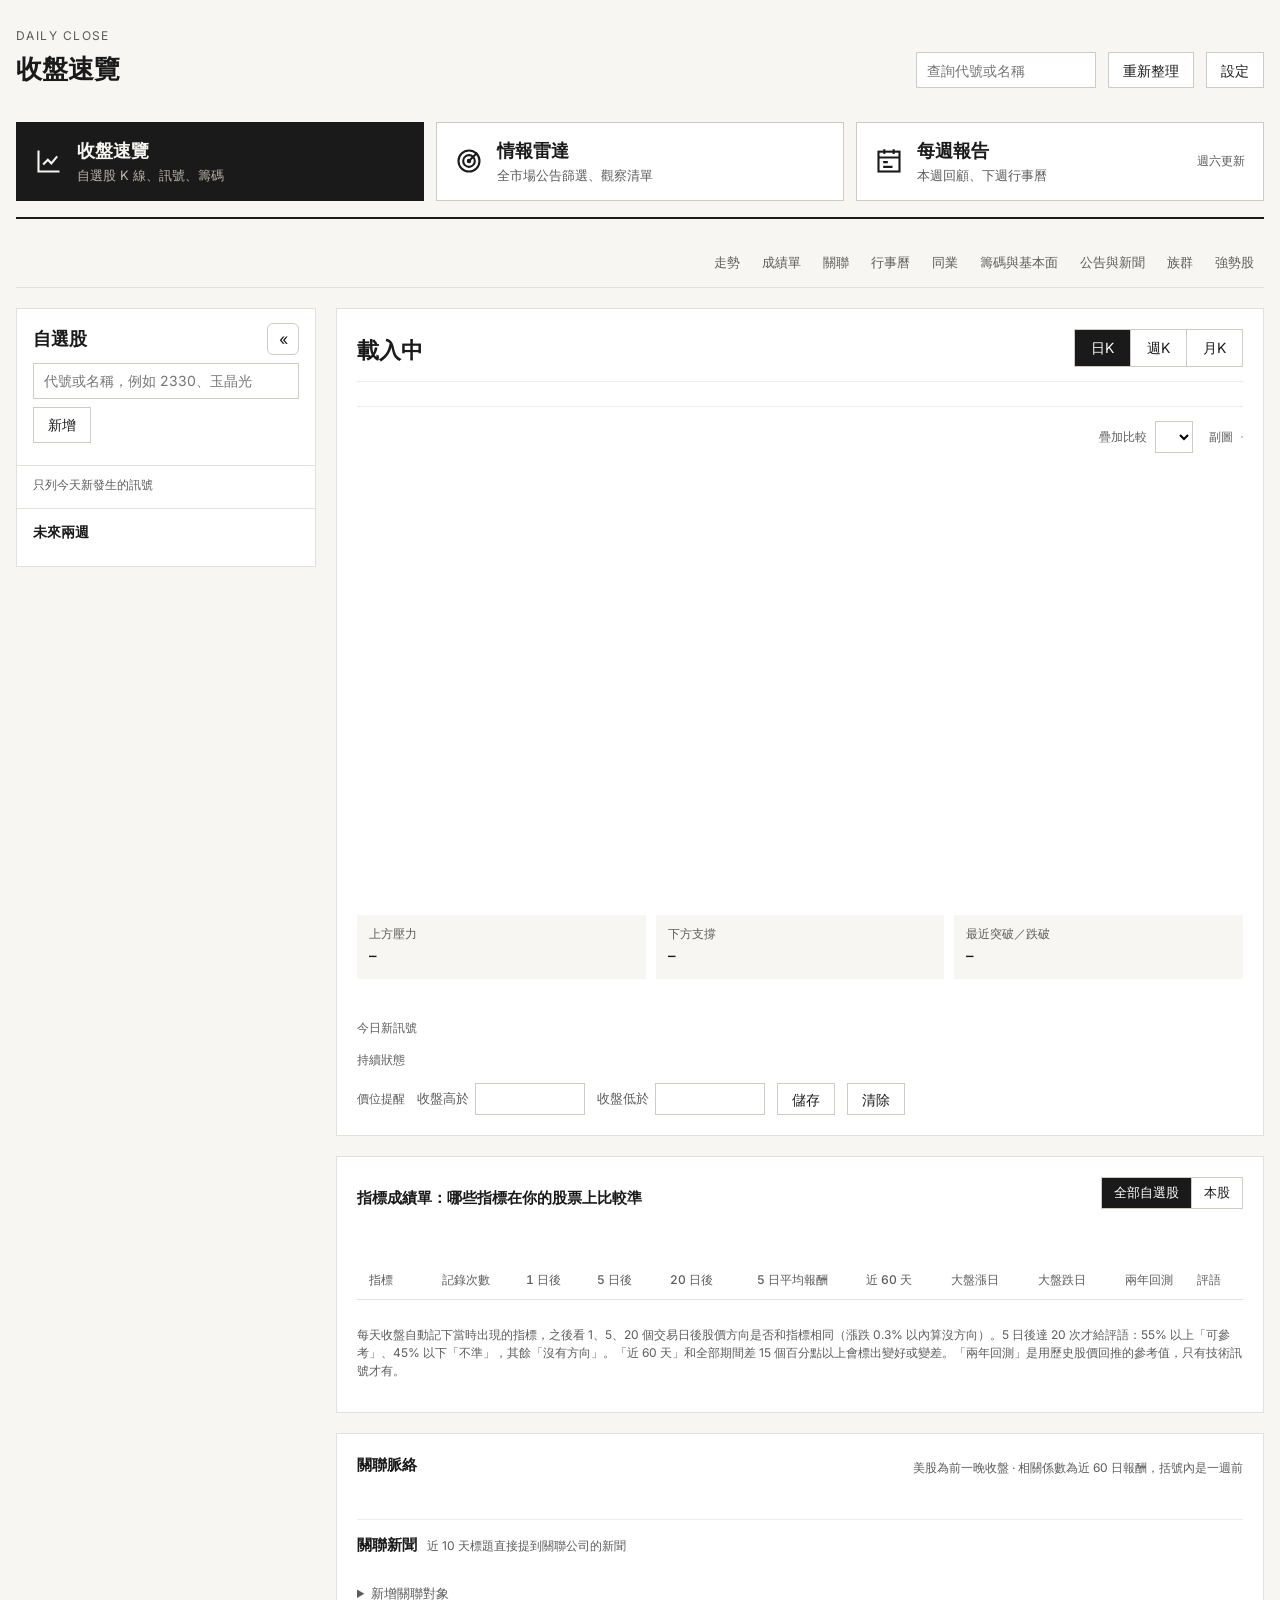
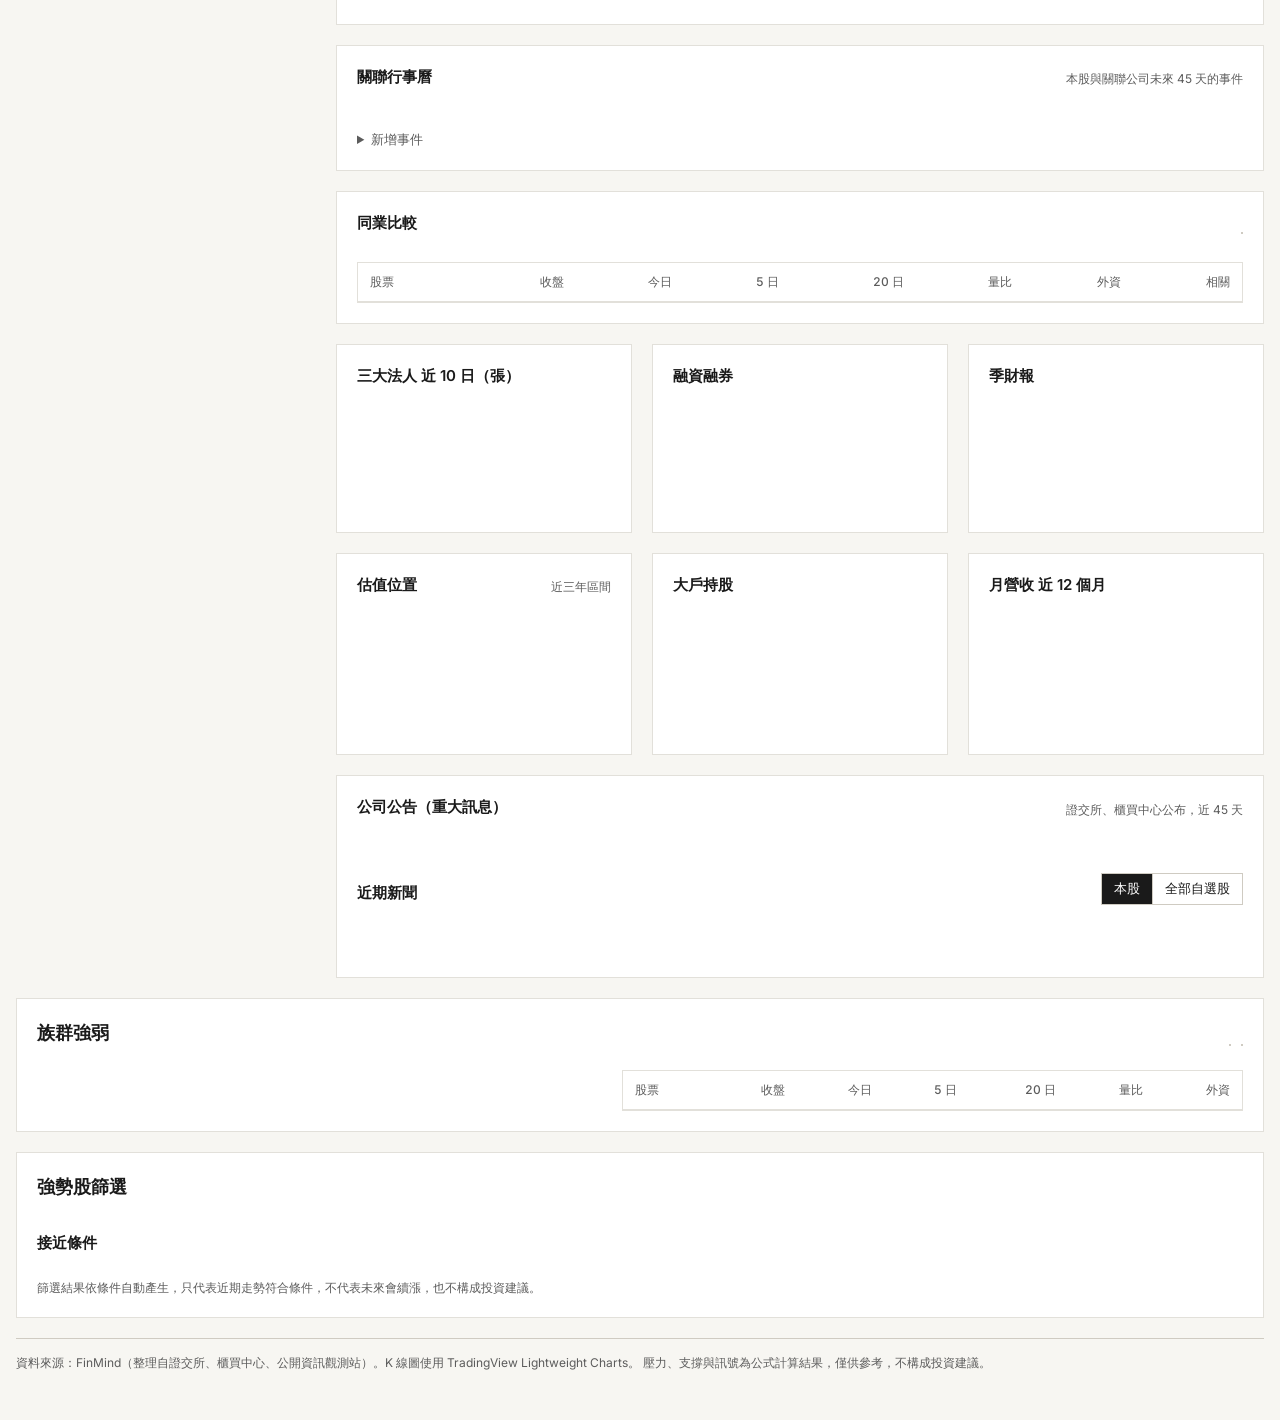
==== dashboard.html @ 38972c86 "v1.0.0：台股收盤速覽 收盤速覽、情報雷達、每週報告三個頁面；K 線與壓力支撐、關聯脈絡、 對答案與指標成績單、全市場公告篩選、觀察清單。  Co-Authored-By: Claude Opus" ====
<!doctype html>
<html lang="zh-Hant">
<head>
<meta charset="utf-8">
<meta name="viewport" content="width=device-width, initial-scale=1">
<title>台股收盤速覽</title>
<link rel="icon" href="icons/icon32.png">
<link rel="stylesheet" href="styles/base.css">
<link rel="stylesheet" href="styles/dashboard.css">
</head>
<body>
<div class="wrap">
  <header class="top">
    <div>
      <span class="eyebrow">DAILY CLOSE</span>
      <h1>收盤速覽 <span id="asof" class="num"></span></h1>
    </div>
    <div class="top-right">
      <span id="status" role="status"></span>
      <form id="findForm" class="find" role="search">
        <label for="findInput" class="sr">查詢股票</label>
        <input id="findInput" type="search" list="stockList" autocomplete="off" placeholder="查詢代號或名稱">
      </form>
      <datalist id="stockList"></datalist>
      <button id="refresh" class="btn" type="button">重新整理</button>
      <details class="settings">
        <summary>設定</summary>
        <div class="settings-panel">
          <label>漲跌顏色
            <select id="setConvention">
              <option value="tw">台灣慣例（紅漲綠跌）</option>
              <option value="intl">國際慣例（綠漲紅跌）</option>
            </select>
          </label>
          <label class="check"><input id="setNotify" type="checkbox"> 收盤更新後若有訊號就通知我</label>
          <label>FinMind token（選填，可提高每小時查詢上限）
            <input id="setToken" type="text" autocomplete="off" spellcheck="false" placeholder="未填也能使用">
          </label>
          <button id="saveSettings" class="btn" type="button">儲存設定</button>
        </div>
      </details>
    </div>
  </header>
  <nav class="pages" aria-label="主要頁面">
    <a href="dashboard.html" data-page="dashboard" aria-current="page"><svg width="28" height="28" viewBox="0 0 24 24" fill="none" stroke="currentColor" stroke-width="1.8" aria-hidden="true"><path d="M3 3v18h18"></path><path d="m7 15 4-4 3 3 5-6"></path></svg><span class="pg-t"><b>收盤速覽</b><span>自選股 K 線、訊號、籌碼</span></span></a>
    <a href="radar.html" data-page="radar"><svg width="28" height="28" viewBox="0 0 24 24" fill="none" stroke="currentColor" stroke-width="1.8" aria-hidden="true"><circle cx="12" cy="12" r="9"></circle><circle cx="12" cy="12" r="5"></circle><circle cx="12" cy="12" r="1"></circle><path d="M12 12 19 5"></path></svg><span class="pg-t"><b>情報雷達</b><span>全市場公告篩選、觀察清單</span></span><span id="radarBadge" class="pg-badge"></span></a>
    <a href="weekly.html" data-page="weekly"><svg width="28" height="28" viewBox="0 0 24 24" fill="none" stroke="currentColor" stroke-width="1.8" aria-hidden="true"><rect x="3" y="4" width="18" height="17"></rect><path d="M3 9h18M8 2v4M16 2v4M7 13h4M7 17h8"></path></svg><span class="pg-t"><b>每週報告</b><span>本週回顧、下週行事曆</span></span><span class="pg-note">週六更新</span></a>
  </nav>


  <div id="market" class="mkt num" aria-label="大盤概況"></div>
  <div id="market2" class="mkt mkt2 num" aria-label="匯率與原物料"></div>

  <nav class="jump" aria-label="切換股票與區塊">
    <div class="jump-left">
      <button id="sideOpen" class="btn side-open" type="button" aria-controls="side">自選股 »</button>
      <div id="pills" class="pills" aria-label="切換股票"></div>
    </div>
    <div class="jump-links">
      <button type="button" data-jump="secChart">走勢</button><button type="button" data-jump="secScore">成績單</button><button type="button" data-jump="secRel">關聯</button><button type="button" data-jump="secCal">行事曆</button><button type="button" data-jump="secPeers">同業</button><button type="button" data-jump="secFund">籌碼與基本面</button><button type="button" data-jump="secNews">公告與新聞</button><button type="button" data-jump="secSectors">族群</button><button type="button" data-jump="secScreen">強勢股</button>
    </div>
  </nav>

  <div class="layout">
    <aside id="side" class="side" aria-label="自選股">
      <div class="side-head">
        <h2 class="sec-title">自選股</h2>
        <button id="sideToggle" class="side-x" type="button" aria-label="收合自選股側欄">«</button>
      </div>
      <form id="addForm" class="add">
        <label for="addInput" class="sr">新增股票代號</label>
        <input id="addInput" type="text" list="stockList" autocomplete="off" placeholder="代號或名稱，例如 2330、玉晶光">
        <button class="btn" type="submit">新增</button>
      </form>
      <span id="addMsg" class="muted small" role="status"></span>
      <ul id="ovList" class="ov-list"></ul>
      <p class="muted small side-note">只列今天新發生的訊號</p>
      <div class="side-cal side-obs" id="obsWrap" hidden>
        <h3 class="side-sub">觀察清單</h3>
        <ul id="obsList" class="obs-mini"></ul>
      </div>
      <div class="side-cal">
        <h3 class="side-sub">未來兩週</h3>
        <ul id="sideCal" class="tl"></ul>
      </div>
    </aside>
    <main id="main">
      <section class="card" id="secChart">
        <div class="row-between">
          <div class="title-line">
            <h2 id="sName">載入中</h2>
            <span id="sMeta" class="muted num"></span>
            <span id="sClose" class="num"></span>
            <span id="sChg" class="num"></span>
            <button id="sWatch" class="btn" type="button" hidden>＋ 加入自選股</button>
            <button id="sObs" class="btn" type="button" hidden>＋ 觀察</button>
          </div>
          <div class="seg" role="group" aria-label="K 線週期">
            <button type="button" data-p="d" aria-pressed="true">日K</button>
            <button type="button" data-p="w" aria-pressed="false">週K</button>
            <button type="button" data-p="m" aria-pressed="false">月K</button>
          </div>
        </div>
        <div id="stats" class="stats num"></div>
        <div id="attrib" class="attrib"></div>
        <div class="chart-bar">
          <div id="legend" class="legend num"></div>
          <div class="tools">
            <label class="cmp-pick"><span class="muted small">疊加比較</span><select id="cmpSel"></select></label>
            <div class="ind-pick"><span class="muted small">副圖</span><div id="indSeg" class="seg" role="group" aria-label="技術指標"></div></div>
          </div>
        </div>
        <div id="indLegend" class="legend num"></div>
        <div id="cmpLegend" class="legend num"></div>
        <div class="chart-wrap"><div id="chart" class="chart"></div><div id="lvTags" class="lv-tags" aria-hidden="true"></div></div>
        <p id="chartNote" class="note"></p>
        <div class="levels">
          <div class="level"><span class="muted small">上方壓力</span><b id="lvRes" class="num">–</b><span id="lvRes2" class="muted small num"></span></div>
          <div class="level"><span class="muted small">下方支撐</span><b id="lvSup" class="num">–</b><span id="lvSup2" class="muted small num"></span></div>
          <div class="level"><span class="muted small">最近突破／跌破</span><b id="lvSig" class="num">–</b></div>
        </div>
        <div id="ladder" class="ladder"></div>
        <ul id="highlights" class="highlights"></ul>
        <div class="sig-row"><span class="muted small">今日新訊號</span><div id="signals" class="tags"></div></div>
        <div class="sig-row"><span class="muted small">持續狀態</span><div id="states" class="tags"></div></div>
        <div id="sigHist" class="sig-hist"></div>
        <div id="review" class="review"></div>
        <form id="alertForm" class="alert-form">
          <span class="muted small">價位提醒</span>
          <label>收盤高於 <input id="alertAbove" type="number" step="0.01" min="0" inputmode="decimal"></label>
          <label>收盤低於 <input id="alertBelow" type="number" step="0.01" min="0" inputmode="decimal"></label>
          <button class="btn" type="submit">儲存</button>
          <button id="alertClear" class="btn" type="button">清除</button>
          <span id="alertMsg" class="muted small" role="status"></span>
        </form>
      </section>

      <section class="card" id="secScore">
        <div class="row-between"><h3>指標成績單：哪些指標在你的股票上比較準</h3><div id="scoreSeg" class="seg" role="group" aria-label="範圍"><button type="button" data-v="all" aria-pressed="true">全部自選股</button><button type="button" data-v="cur" aria-pressed="false">本股</button></div></div>
        <p id="scoreNote" class="muted small"></p>
        <div class="tbl-wrap"><table class="tbl num score-tbl"><thead><tr><th class="l">指標</th><th>記錄次數</th><th>1 日後</th><th>5 日後</th><th>20 日後</th><th>5 日平均報酬</th><th>近 60 天</th><th>大盤漲日</th><th>大盤跌日</th><th id="scoreBtH">兩年回測</th><th class="l">評語</th></tr></thead><tbody id="scoreBody"></tbody></table></div>
        <p class="muted small">每天收盤自動記下當時出現的指標，之後看 1、5、20 個交易日後股價方向是否和指標相同（漲跌 0.3% 以內算沒方向）。5 日後達 20 次才給評語：55% 以上「可參考」、45% 以下「不準」，其餘「沒有方向」。「近 60 天」和全部期間差 15 個百分點以上會標出變好或變差。「兩年回測」是用歷史股價回推的參考值，只有技術訊號才有。</p>
      </section>
      <section class="card" id="secRel">
        <div class="row-between">
          <h3>關聯脈絡</h3>
          <span class="muted small">美股為前一晚收盤 · 相關係數為近 60 日報酬，括號內是一週前</span>
        </div>
        <div id="relations" class="rel-grid"></div>
        <p id="relNote" class="note"></p>
        <div class="rel-news-head"><h3>關聯新聞</h3><span class="muted small">近 10 天標題直接提到關聯公司的新聞</span></div>
        <ul id="relNews" class="news"></ul>
        <details class="rel-add">
          <summary>新增關聯對象</summary>
          <form id="relForm" class="rel-form">
            <label>市場
              <select id="relKind"><option value="tw">台股</option><option value="us">美股</option></select>
            </label>
            <label>代號<input id="relId" type="text" autocomplete="off" placeholder="例如 2330 或 NVDA" required></label>
            <label>名稱<input id="relName" type="text" autocomplete="off" placeholder="例如 台積電"></label>
            <label>關係<input id="relRel" type="text" autocomplete="off" placeholder="例如 客戶、競爭對手" required></label>
            <label class="wide">為什麼相關（選填）<input id="relWhy" type="text" autocomplete="off"></label>
            <button class="btn" type="submit">加入</button>
          </form>
          <p id="relMsg" class="note" role="status"></p>
        </details>
      </section>

      <section class="card" id="secCal">
        <div class="row-between">
          <h3>關聯行事曆</h3>
          <span class="muted small">本股與關聯公司未來 45 天的事件</span>
        </div>
        <div id="calendar" class="cal-list"></div>
        <p id="calNote" class="note"></p>
        <details class="rel-add">
          <summary>新增事件</summary>
          <form id="calForm" class="rel-form">
            <label>日期<input id="calDate" type="date" required></label>
            <label>對象<input id="calWho" type="text" autocomplete="off" placeholder="留空代表本股"></label>
            <label class="wide">事件<input id="calTitle" type="text" autocomplete="off" placeholder="例如 Marvell 財報、股東會" required></label>
            <button class="btn" type="submit">加入</button>
          </form>
        </details>
      </section>

      <section class="card" id="secPeers">
        <div class="row-between">
          <h3>同業比較</h3>
          <div id="peerSort" class="seg" role="group" aria-label="同業排序"></div>
        </div>
        <span id="peerNote" class="muted small"></span>
        <div class="table-box scroll-box">
          <table class="tbl num">
            <thead><tr><th class="l">股票</th><th>收盤</th><th>今日</th><th>5 日</th><th>20 日</th><th>量比</th><th>外資</th><th>相關</th></tr></thead>
            <tbody id="peers"></tbody>
          </table>
        </div>
        
      </section>

      <div class="grid" id="secFund">
        <section class="card">
          <div class="row-between"><h3>三大法人 近 10 日（張）</h3><span id="instToday" class="num small"></span></div>
          <div id="instBars" class="bars"></div>
          <div id="instSum"></div>
        </section>
        <section class="card">
          <h3>融資融券</h3>
          <div id="margin"></div>
        </section>
        <section class="card">
          <div class="row-between"><h3>季財報</h3><span id="finDate" class="muted small num"></span></div>
          <div id="financials"></div>
        </section>
        <section class="card">
          <div class="row-between"><h3>估值位置</h3><span class="muted small">近三年區間</span></div>
          <div id="valuation"></div>
        </section>
        <section class="card">
          <div class="row-between"><h3>大戶持股</h3><span id="shDate" class="muted small num"></span></div>
          <div id="shareholding"></div>
        </section>
        <section class="card">
          <div class="row-between"><h3>月營收 近 12 個月</h3><span id="revYoy" class="num small"></span></div>
          <div id="revBars" class="rev"></div>
          <div class="row-between muted small num"><span id="revFrom"></span><span id="revTo"></span></div>
          <span id="revNote" class="muted small"></span>
        </section>
      </div>

      <section class="card" id="secNews">
        <div class="row-between"><h3>公司公告（重大訊息）</h3><span class="muted small">證交所、櫃買中心公布，近 45 天</span></div>
        <ul id="anns" class="anns"></ul>
        <div class="row-between" style="margin-top:18px"><h3>近期新聞</h3><div id="newsSeg" class="seg" role="group" aria-label="新聞範圍"><button type="button" data-v="cur" aria-pressed="true">本股</button><button type="button" data-v="all" aria-pressed="false">全部自選股</button></div></div>
        <p id="newsNote" class="muted small"></p>
        <ul id="news" class="news"></ul>
      </section>
    </main>
  </div>

  <section class="card" id="secSectors">
    <div class="row-between">
      <div>
        <h2 class="sec-title">族群強弱</h2>
        <span id="secNote" class="muted small"></span>
      </div>
      <div class="row-gap">
        <div id="secMode" class="seg" role="group" aria-label="族群分類"></div>
        <div id="secPeriod" class="seg" role="group" aria-label="排名期間"></div>
      </div>
    </div>
    <div class="sec-body">
      <div id="secList" class="sec-list"></div>
      <div class="sec-members">
        <h3 id="secSelName"></h3>
        <div class="table-box">
          <table class="tbl num">
            <thead><tr><th class="l">股票</th><th>收盤</th><th>今日</th><th>5 日</th><th>20 日</th><th>量比</th><th>外資</th></tr></thead>
            <tbody id="secMembers"></tbody>
          </table>
        </div>
      </div>
    </div>
  </section>

  <section class="card" id="secScreen">
    <div>
      <h2 class="sec-title">強勢股篩選</h2>
      <span id="screenNote" class="muted small"></span>
    </div>
    <div id="picks" class="pick-grid"></div>
    <div id="nearWrap">
      <h3>接近條件</h3>
      <div id="near" class="pick-grid"></div>
    </div>
    <p class="note">篩選結果依條件自動產生，只代表近期走勢符合條件，不代表未來會續漲，也不構成投資建議。</p>
  </section>

  <footer class="foot">
    資料來源：FinMind（整理自證交所、櫃買中心、公開資訊觀測站）。K 線圖使用 TradingView Lightweight Charts。
    壓力、支撐與訊號為公式計算結果，僅供參考，不構成投資建議。
  </footer>
</div>
<script src="vendor/lightweight-charts.standalone.production.js"></script>
<script type="module" src="dashboard.js"></script>
  <dialog id="entDlg" class="ent-dlg">
    <div class="ent-head">
      <div><h2 id="entName"></h2><div id="entQuote" class="num"></div></div>
      <div class="ent-ctl"><div id="entSeg" class="seg" role="group" aria-label="期間"></div><button id="entClose" class="btn" type="button" aria-label="關閉">關閉</button></div>
    </div>
    <div id="entStats" class="stats num"></div>
    <div id="entChart" class="ent-chart"></div>
    <p id="entNote" class="note"></p>
    <h3>相關新聞</h3>
    <ul id="entNews" class="news"></ul>
  </dialog>
</body>
</html>
---- styles/base.css ----
@font-face { font-family: 'Inter'; src: url('../fonts/inter-latin-400-normal.woff2') format('woff2'); font-weight: 400; font-display: swap; }
@font-face { font-family: 'Inter'; src: url('../fonts/inter-latin-500-normal.woff2') format('woff2'); font-weight: 500; font-display: swap; }
@font-face { font-family: 'Inter'; src: url('../fonts/inter-latin-600-normal.woff2') format('woff2'); font-weight: 600 700; font-display: swap; }

:root {
  --ground: #F7F6F2;
  --card: #FFFFFF;
  --ink: #1A1A1A;
  --muted: #5C5C5C;
  --line: #E2E0DA;
  --line-soft: #EFEDE8;
  --pill: #CFCBC2;
  --hover: #EFEDE8;
  --up: #B83227;
  --down: #1E7B4A;
  --ma1: #B45309;
  --ma2: #2557B8;
  --ma3: #7A3EC2;
  --font: 'Inter', 'PingFang TC', 'Noto Sans TC', 'Microsoft JhengHei', system-ui, sans-serif;
}
:root[data-convention='intl'] { --up: #1E7B4A; --down: #B83227; }

* { box-sizing: border-box; }
body { margin: 0; background: var(--ground); color: var(--ink); font-family: var(--font); font-size: 14px; line-height: 1.5; }
/* 數字一律等寬對齊；Inter 的 0 沒有中間的點或斜線 */
.num { font-variant-numeric: tabular-nums; font-feature-settings: 'tnum' 1; }
.muted { color: var(--muted); }
.small { font-size: 12px; }
.up { color: var(--up); }
.down { color: var(--down); }
.sr { position: absolute; width: 1px; height: 1px; overflow: hidden; clip: rect(0 0 0 0); white-space: nowrap; }
button { font: inherit; color: inherit; cursor: pointer; }
a { color: var(--ink); }
a:hover { color: var(--muted); }
:focus-visible { outline: 2px solid var(--ma2); outline-offset: 2px; }
[hidden] { display: none !important; }

/* 三個主要頁面的大按鈕 */
.pages { display: grid; grid-template-columns: repeat(auto-fit, minmax(240px, 1fr)); gap: 12px; margin-top: 14px; }
.pages a { display: flex; gap: 14px; align-items: center; padding: 14px 18px; min-height: 68px; border: 1px solid var(--pill); background: var(--card); color: var(--ink); text-decoration: none; }
.pages a:hover { border-color: var(--ink); }
.pages a[aria-current='page'] { background: var(--ink); color: #F5F4F0; border-color: var(--ink); }
.pages a svg { flex: 0 0 auto; }
.pages .pg-t { display: flex; flex-direction: column; gap: 2px; flex: 1; min-width: 0; }
.pages .pg-t b { font-size: 18px; }
.pages .pg-t span { font-size: 13px; color: var(--muted); }
.pages a[aria-current='page'] .pg-t span { color: #B9B5AC; }
.pages .pg-badge { font-size: 13px; font-weight: 700; color: #FFF; background: #C0392B; padding: 2px 9px; border-radius: 999px; white-space: nowrap; }
.pages .pg-badge:empty { display: none; }
.pages .pg-note { font-size: 12px; color: var(--muted); white-space: nowrap; }
@media print { .pages { display: none; } }
---- styles/dashboard.css ----
.wrap { max-width: 1360px; margin: 0 auto; padding: 24px 16px 48px; display: flex; flex-direction: column; gap: 20px; }

.top { display: flex; flex-wrap: wrap; justify-content: space-between; align-items: flex-end; gap: 16px; border-bottom: 2px solid var(--ink); padding-bottom: 16px; }
.eyebrow { font-size: 12px; letter-spacing: 0.12em; color: var(--muted); }
.top h1 { margin: 4px 0 0; font-size: 26px; font-weight: 700; }
.top-right { display: flex; flex-wrap: wrap; align-items: center; gap: 12px; }
.btn { min-height: 36px; padding: 0 14px; border: 1px solid var(--pill); background: var(--card); }
.btn:hover { background: var(--hover); }
.btn:disabled { opacity: 0.5; cursor: default; }
#status { font-size: 13px; color: var(--muted); }
#status.err { color: var(--up); }

.settings { position: relative; }
.settings summary { list-style: none; min-height: 36px; display: inline-flex; align-items: center; padding: 0 14px; border: 1px solid var(--pill); background: var(--card); cursor: pointer; }
.settings summary::-webkit-details-marker { display: none; }
.settings-panel { position: absolute; right: 0; top: 44px; z-index: 10; width: 320px; padding: 16px; background: var(--card); border: 1px solid var(--line); box-shadow: 0 8px 24px rgba(0,0,0,0.08); display: flex; flex-direction: column; gap: 14px; }
.settings-panel label { display: flex; flex-direction: column; gap: 6px; font-size: 13px; }
.settings-panel .check { flex-direction: row; align-items: center; gap: 8px; }
.settings-panel input[type=text], .settings-panel select { min-height: 36px; padding: 0 10px; border: 1px solid var(--pill); font: inherit; background: var(--card); }

.layout { display: flex; flex-wrap: wrap; gap: 20px; align-items: flex-start; }
.watch { flex: 1 1 240px; max-width: 100%; background: var(--card); border: 1px solid var(--line); display: flex; flex-direction: column; }
.watch-head { padding: 12px 16px; font-size: 13px; color: var(--muted); border-bottom: 1px solid var(--line); }
.watch ul { list-style: none; margin: 0; padding: 0; }
.watch li { display: flex; border-bottom: 1px solid var(--line-soft); }
.watch li.on { background: var(--hover); }
.w-pick { flex: 1 1 auto; display: flex; justify-content: space-between; align-items: center; gap: 12px; min-height: 64px; padding: 10px 8px 10px 16px; border: 0; background: transparent; text-align: left; }
.w-name { font-size: 16px; font-weight: 500; }
.w-sub { font-size: 12px; color: var(--muted); }
.w-right { display: flex; flex-direction: column; align-items: flex-end; }
.w-close { font-size: 16px; }
.w-pct { font-size: 13px; }
.w-del { width: 36px; border: 0; background: transparent; color: var(--muted); font-size: 18px; }
.w-del:hover { color: var(--ink); background: var(--line-soft); }
.add { display: flex; gap: 8px; padding: 12px 16px; }
.add input { flex: 1 1 auto; min-width: 0; min-height: 36px; padding: 0 10px; border: 1px solid var(--pill); font: inherit; }
#addMsg { margin: 0; padding: 0 16px 12px; font-size: 12px; color: var(--muted); min-height: 18px; }

main { flex: 999 1 560px; min-width: 0; display: flex; flex-direction: column; gap: 20px; }
.card { background: var(--card); border: 1px solid var(--line); padding: 20px; display: flex; flex-direction: column; gap: 14px; min-width: 0; }
.card h3 { margin: 0; font-size: 15px; font-weight: 700; }
.row-between { display: flex; flex-wrap: wrap; justify-content: space-between; align-items: flex-end; gap: 12px; }
.title-line { display: flex; flex-wrap: wrap; align-items: baseline; gap: 12px; }
.title-line h2 { margin: 0; font-size: 22px; font-weight: 700; }
#sClose { font-size: 24px; font-weight: 500; }
#sChg { font-size: 15px; }

.seg { display: flex; border: 1px solid var(--pill); }
.seg button { min-height: 36px; padding: 0 16px; border: 0; background: var(--card); }
.seg button + button { border-left: 1px solid var(--pill); }
.seg button[aria-pressed='true'] { background: var(--ink); color: #FFFFFF; }

.stats { display: grid; grid-template-columns: repeat(auto-fit, minmax(120px, 1fr)); gap: 12px; padding: 12px 0; border-top: 1px solid var(--line-soft); border-bottom: 1px solid var(--line-soft); }
.stat { display: flex; flex-direction: column; gap: 2px; }
.stat b { font-weight: 500; font-size: 15px; }

.legend { display: flex; flex-wrap: wrap; gap: 16px; font-size: 13px; color: var(--muted); min-height: 20px; }
.legend b { font-weight: 500; color: var(--ink); }
.legend .m1 { color: var(--ma1); } .legend .m2 { color: var(--ma2); } .legend .m3 { color: var(--ma3); }

.levels { display: grid; grid-template-columns: repeat(auto-fit, minmax(190px, 1fr)); gap: 10px; }
.level { display: flex; flex-direction: column; gap: 2px; padding: 10px 12px; background: var(--ground); }
.level b { font-weight: 500; font-size: 15px; }

.chart { height: 420px; width: 100%; }
.note { margin: 0; font-size: 12px; color: var(--muted); line-height: 1.6; }

.grid { display: grid; grid-template-columns: repeat(auto-fit, minmax(260px, 1fr)); gap: 20px; }
.kv { display: flex; justify-content: space-between; gap: 12px; font-size: 14px; }
.bars { position: relative; height: 96px; display: flex; gap: 4px; }
.bars .mid { position: absolute; left: 0; right: 0; top: 50%; height: 1px; background: var(--pill); }
.bars .col { position: relative; flex: 1 1 0; }
.bars .col span { position: absolute; left: 12%; right: 12%; }
.rev { height: 96px; display: flex; align-items: flex-end; gap: 4px; }
.rev span { flex: 1 1 0; background: #B9B5AC; }
.rev span.last { background: var(--ink); }
.sig-row { display: flex; flex-wrap: wrap; align-items: center; gap: 10px 14px; }
.add .btn { white-space: nowrap; }
.tags { display: flex; flex-wrap: wrap; gap: 8px; }
.tag { padding: 3px 10px; border: 1px solid var(--pill); border-radius: 999px; font-size: 13px; }
.tag.up { border-color: var(--up); }
.tag.down { border-color: var(--down); }

.news { list-style: none; margin: 0; padding: 0; }
.news li { display: flex; flex-direction: column; gap: 2px; padding: 12px 0; border-top: 1px solid var(--line-soft); }
.news li:first-child { border-top: 0; }
.news a { font-size: 15px; text-decoration: none; }
.news a:hover { text-decoration: underline; }

.empty { color: var(--muted); font-size: 14px; }

.idx { font-size: 15px; }
.idx b { font-weight: 500; }
.linkbtn { display: inline-flex; align-items: center; text-decoration: none; }
.row-gap { display: flex; flex-wrap: wrap; gap: 10px; }
.sec-title { margin: 0; font-size: 18px; font-weight: 700; }

.rel-grid { display: grid; grid-template-columns: repeat(auto-fill, minmax(220px, 1fr)); gap: 10px; }
.rel { position: relative; display: flex; flex-direction: column; gap: 4px; padding: 12px 14px; border: 1px solid var(--line); }
.rel .rel-tag { font-size: 12px; color: var(--muted); }
.rel .rel-name { font-size: 15px; font-weight: 600; padding-right: 24px; }
.rel .rel-id { font-size: 12px; font-weight: 400; color: var(--muted); }
.rel .rel-price { display: flex; flex-wrap: wrap; align-items: baseline; gap: 4px 10px; font-size: 16px; font-weight: 500; }
.rel .rel-unit { font-size: 12px; font-weight: 400; color: var(--muted); }
.rel .rel-chg { font-size: 14px; font-weight: 400; }
.rel .rel-meta { display: flex; flex-wrap: wrap; gap: 2px 12px; font-size: 12px; color: var(--muted); }
.rel .rel-why { font-size: 12px; color: var(--muted); line-height: 1.5; }
.rel .rel-del { position: absolute; top: 6px; right: 6px; width: 28px; height: 28px; border: 0; background: transparent; color: var(--muted); font-size: 16px; }
.rel .rel-del:hover { color: var(--ink); background: var(--line-soft); }
.rel-add summary { cursor: pointer; font-size: 13px; color: var(--muted); }
.rel-form { display: grid; grid-template-columns: repeat(auto-fit, minmax(150px, 1fr)); gap: 10px; align-items: end; margin-top: 10px; }
.rel-form label { display: flex; flex-direction: column; gap: 4px; font-size: 12px; color: var(--muted); }
.rel-form .wide { grid-column: span 2; }
.rel-form input, .rel-form select { min-height: 36px; padding: 0 10px; border: 1px solid var(--pill); font: inherit; color: var(--ink); background: var(--card); }

.sec-body { display: flex; flex-wrap: wrap; gap: 24px; align-items: flex-start; }
.sec-list { flex: 1 1 360px; min-width: 0; display: flex; flex-direction: column; }
.sec-row { display: grid; grid-template-columns: 24px minmax(0, 1.3fr) minmax(70px, 1fr) 64px 44px; align-items: center; gap: 10px; min-height: 44px; padding: 6px 10px; border: 0; border-bottom: 1px solid var(--line-soft); background: transparent; text-align: left; }
.sec-row:hover, .sec-row.on { background: var(--hover); }
.sec-row .bar { position: relative; height: 10px; }
.sec-row .bar i { position: absolute; left: 50%; top: -3px; bottom: -3px; width: 1px; background: var(--pill); }
.sec-row .bar span { position: absolute; top: 0; height: 10px; }
.sec-members { flex: 1 1 420px; min-width: 0; display: flex; flex-direction: column; gap: 10px; }
.sec-members h3 { margin: 0; font-size: 15px; }
.table-box { overflow-x: auto; border: 1px solid var(--line); }
.tbl { width: 100%; min-width: 480px; border-collapse: collapse; font-size: 14px; }
.tbl th { padding: 10px 12px; font-weight: 500; font-size: 12px; color: var(--muted); text-align: right; border-bottom: 1px solid var(--line); white-space: nowrap; }
.tbl td { padding: 10px 12px; text-align: right; border-bottom: 1px solid var(--line-soft); white-space: nowrap; }
.tbl .l { text-align: left; }
.tbl .hold { font-weight: 600; }
.tbl tr.self td { background: var(--ground); }
#peerMore { align-self: flex-start; }

.pick-grid { display: grid; grid-template-columns: repeat(auto-fill, minmax(230px, 1fr)); gap: 10px; }
.pick { display: flex; flex-direction: column; gap: 8px; padding: 14px; border: 1px solid var(--line); }
.pick .ph { display: flex; justify-content: space-between; align-items: baseline; gap: 8px; }
.pick .pn { font-size: 16px; font-weight: 500; }
.tag.miss { border-style: dashed; color: var(--muted); }
#nearWrap h3 { margin: 4px 0 10px; }
.foot { font-size: 12px; color: var(--muted); line-height: 1.6; border-top: 1px solid var(--pill); padding-top: 14px; }

.portfolio { border-top: 1px solid var(--line); padding: 14px 16px; display: flex; flex-direction: column; gap: 6px; }
.portfolio:empty { display: none; }
.portfolio .ph { font-size: 13px; color: var(--muted); }
.portfolio b { font-weight: 500; }
.w-pl { font-size: 12px; }
.hold-grid { display: grid; grid-template-columns: repeat(auto-fit, minmax(130px, 1fr)); gap: 12px; }
.hold-form { display: flex; flex-wrap: wrap; align-items: flex-end; gap: 10px; }
.hold-form label { display: flex; flex-direction: column; gap: 4px; font-size: 12px; color: var(--muted); }
.hold-form input { width: 130px; min-height: 36px; padding: 0 10px; border: 1px solid var(--pill); font: inherit; color: var(--ink); }
.rel-news-head { display: flex; flex-wrap: wrap; align-items: baseline; gap: 10px; border-top: 1px solid var(--line-soft); padding-top: 14px; }
.rel-news-head h3 { margin: 0; }
.ntag { display: inline-block; margin-right: 8px; padding: 1px 8px; border: 1px solid var(--pill); border-radius: 999px; font-size: 12px; font-weight: 400; line-height: 1.6; color: var(--muted); white-space: nowrap; }
.band { display: flex; flex-direction: column; gap: 6px; }
.band .track { position: relative; height: 8px; background: linear-gradient(90deg, #DCEBE2 0%, #EFEDE8 50%, #F3DCD9 100%); border-radius: 4px; margin: 4px 0; }
.band .track i { position: absolute; top: -5px; width: 3px; height: 18px; background: var(--ink); margin-left: -1px; }
.band .track s { position: absolute; top: 0; bottom: 0; width: 1px; background: #FFFFFF; }
.sh-bars { height: 56px; display: flex; align-items: flex-end; gap: 4px; }
.sh-bars span { flex: 1 1 0; background: #B9B5AC; max-width: 28px; }
.sh-bars span.last { background: var(--ink); }

.cal-list { display: flex; flex-direction: column; }
.cal-row { position: relative; padding-right: 32px; display: grid; grid-template-columns: 96px minmax(120px, 0.8fr) minmax(0, 2fr); gap: 12px; align-items: start; padding: 10px 0; border-top: 1px solid var(--line-soft); font-size: 14px; }
.cal-row:first-child { border-top: 0; }
.cal-row.past { opacity: 0.55; }
.cal-what { display: flex; flex-direction: column; gap: 2px; }
.cal-what b { font-weight: 500; }
.ntag.self { color: var(--ink); border-color: var(--ink); }
@media (max-width: 640px) { .cal-row { grid-template-columns: 80px minmax(0, 1fr); } .cal-what { grid-column: 2; } }

.cal-row .cal-del { top: 8px; }

.cal-who { display: flex; flex-direction: column; align-items: flex-start; gap: 4px; }
.cal-who .ntag { margin-right: 0; }
.cal-name { font-size: 15px; font-weight: 500; }
.stock-link { color: inherit; text-decoration: none; border-bottom: 1px solid var(--pill); }
.stock-link:hover { color: var(--ink); border-bottom-color: var(--ink); }
.scroll-box { max-height: 520px; overflow-y: auto; }
.scroll-box thead th { position: sticky; top: 0; background: var(--card); z-index: 1; }
.pick[data-open] { cursor: pointer; }
.pick[data-open]:hover { border-color: var(--ink); }
.title-line .btn { min-height: 32px; }

html { scroll-behavior: smooth; }
[id^='sec'] { scroll-margin-top: 56px; }
.jump { position: sticky; top: 0; z-index: 20; display: flex; gap: 4px; overflow-x: auto; padding: 8px 0; background: var(--ground); border-bottom: 1px solid var(--line); }
.jump a { flex: 0 0 auto; padding: 6px 12px; font-size: 13px; text-decoration: none; color: var(--muted); border-radius: 999px; }
.jump a:hover { color: var(--ink); background: var(--hover); }
.ov td { vertical-align: top; }
.ov .tags { gap: 4px; }
.ov .tag { font-size: 12px; padding: 1px 8px; }
.ov .ev { white-space: normal; min-width: 160px; text-align: left; }
.highlights { list-style: none; margin: 0; padding: 12px 14px; display: flex; flex-direction: column; gap: 6px; background: var(--ground); font-size: 14px; line-height: 1.6; }
.highlights:empty { display: none; }
.highlights li { display: flex; gap: 10px; }
.highlights li span:first-child { flex: 0 0 auto; color: var(--muted); font-size: 12px; padding-top: 2px; min-width: 32px; }
.tag.state { border-style: dashed; color: var(--muted); }
.chart.with-ind { height: 560px; }

/* v0.5.2 版面：自選股總表取代左側清單，個股細節改為全寬 */
#main { flex: 1 1 100%; }
.add { padding: 0; align-items: center; flex-wrap: wrap; }
.add input { width: 220px; flex: 0 1 220px; }
.jump { display: flex; flex-wrap: wrap; justify-content: space-between; align-items: center; gap: 8px 16px; }
.pills { display: flex; flex-wrap: wrap; gap: 6px; }
.pills button { min-height: 32px; padding: 0 12px; border: 1px solid var(--pill); border-radius: 999px; background: var(--card); font-size: 13px; }
.pills button .num { margin-left: 6px; font-size: 12px; }
.pills button[aria-current='true'] { background: var(--ink); color: #FFFFFF; border-color: var(--ink); }
.pills button[aria-current='true'] .up, .pills button[aria-current='true'] .down { color: #FFFFFF; }
.pills button.extra { border-style: dashed; }
.jump-links { display: flex; gap: 2px; overflow-x: auto; }
.jump-links button { flex: 0 0 auto; min-height: 32px; padding: 0 10px; border: 0; background: transparent; font-size: 13px; color: var(--muted); border-radius: 999px; }
.jump-links button:hover { color: var(--ink); background: var(--hover); }
.ov tbody tr { cursor: pointer; }
.ov tbody tr:hover td { background: #FAF9F6; }
.ov tbody tr.on td { background: var(--hover); }
.ov .del { width: 32px; height: 32px; border: 0; background: transparent; color: var(--muted); font-size: 16px; }
.ov .del:hover { color: var(--ink); background: var(--line-soft); }

/* v0.6 */
.mkt { display: flex; flex-wrap: wrap; gap: 6px 24px; padding: 10px 16px; background: var(--card); border: 1px solid var(--line); font-size: 14px; }
.mkt:empty { display: none; }
.mkt .it { display: flex; align-items: baseline; gap: 8px; }
.mkt .it > span:first-child { font-size: 12px; color: var(--muted); }
.mkt b { font-weight: 500; }
.sig-hist { font-size: 13px; }
.sig-hist:empty { display: none; }
.sig-hist table { width: 100%; border-collapse: collapse; }
.sig-hist th { font-weight: 400; font-size: 12px; color: var(--muted); text-align: right; padding: 6px 10px; border-bottom: 1px solid var(--line); }
.sig-hist td { text-align: right; padding: 6px 10px; border-bottom: 1px solid var(--line-soft); }
.sig-hist .l { text-align: left; }
.sig-hist p { margin: 6px 0 0; font-size: 12px; color: var(--muted); line-height: 1.6; }
.alert-form { display: flex; flex-wrap: wrap; align-items: center; gap: 8px 12px; }
.alert-form label { display: flex; align-items: center; gap: 6px; font-size: 13px; color: var(--muted); }
.alert-form input { width: 110px; min-height: 32px; padding: 0 8px; border: 1px solid var(--pill); font: inherit; color: var(--ink); }
.alert-form .btn { min-height: 32px; }
.eps-bars { position: relative; height: 90px; display: flex; gap: 6px; }
.eps-bars .mid { position: absolute; left: 0; right: 0; height: 1px; background: var(--pill); }
.eps-bars .col { position: relative; flex: 1 1 0; }
.eps-bars .col span { position: absolute; left: 14%; right: 14%; }
.eps-labels { display: flex; gap: 6px; font-size: 11px; color: var(--muted); }
.eps-labels span { flex: 1 1 0; text-align: center; }

/* v0.6.1：資料列下方直接接 K 線 */
.chart-bar { display: flex; flex-wrap: wrap; justify-content: space-between; align-items: center; gap: 8px 16px; }
.chart-bar .legend { flex: 1 1 480px; }
.ind-pick { display: flex; align-items: center; gap: 8px; }
.ind-pick .seg button { min-height: 32px; padding: 0 12px; font-size: 13px; }
#indLegend:empty { display: none; }

/* v0.6.1：自選股收進可收合的側欄 */
.layout { flex-wrap: nowrap; }
.side { flex: 0 0 300px; position: sticky; top: 60px; max-height: calc(100vh - 72px); overflow-y: auto; background: var(--card); border: 1px solid var(--line); display: flex; flex-direction: column; }
.side-head { display: flex; justify-content: space-between; align-items: center; padding: 14px 16px 8px; }
.side-x { width: 32px; height: 32px; border: 1px solid var(--pill); background: var(--card); border-radius: 6px; font-size: 16px; }
.side .add { padding: 0 16px 6px; }
.side .add input { flex: 1 1 auto; width: auto; }
#addMsg { padding: 0 16px; min-height: 16px; }
.ov-list { list-style: none; margin: 0; padding: 0; border-top: 1px solid var(--line); }
.ov-item { position: relative; display: flex; flex-direction: column; gap: 4px; padding: 12px 16px; border-bottom: 1px solid var(--line-soft); cursor: pointer; }
.ov-item:hover { background: #FAF9F6; }
.ov-item.on { background: var(--hover); }
.ov-l1 { display: flex; justify-content: space-between; align-items: baseline; gap: 8px; padding-right: 22px; }
.ov-name { font-size: 15px; font-weight: 600; }
.ov-name small { font-weight: 400; color: var(--muted); font-size: 12px; margin-left: 4px; }
.ov-px { font-size: 15px; }
.ov-px .small { margin-left: 6px; }
.ov-item .tags { gap: 4px; }
.ov-item .tag { font-size: 11px; padding: 0 7px; }
.ov-l3 { font-size: 12px; color: var(--muted); line-height: 1.5; }
.ov-item .del { position: absolute; top: 8px; right: 6px; width: 26px; height: 26px; border: 0; background: transparent; color: var(--muted); font-size: 15px; opacity: 0; }
.ov-item:hover .del, .ov-item .del:focus-visible { opacity: 1; }
.ov-item .del:hover { color: var(--ink); background: var(--line-soft); }
.side-note { padding: 10px 16px 14px; margin: 0; }
.jump-left { display: flex; align-items: center; gap: 10px; flex-wrap: wrap; }
.side-open, .pills { display: none; }
body.side-collapsed .side { display: none; }
body.side-collapsed .side-open { display: inline-flex; align-items: center; }
body.side-collapsed .pills { display: flex; }
@media (max-width: 900px) {
  .layout { flex-wrap: wrap; }
  .side { flex: 1 1 100%; position: static; max-height: none; }
}
.legend .ev { color: var(--ink); font-weight: 600; }
td.chg { line-height: 1.25; }
td.chg small { display: block; font-size: 12px; opacity: .8; }
.pick .pp { font-size: 14px; white-space: nowrap; }
.pick .pp b { font-size: 16px; }
.hold-box { margin-top: 12px; padding-top: 10px; border-top: 1px solid var(--line); }
.chart-wrap { display: flex; }
.chart-wrap .chart { flex: 1 1 auto; min-width: 0; }
.lv-tags { position: relative; flex: 0 0 52px; overflow: hidden; }
.lv-tags span { position: absolute; left: 0; height: 20px; line-height: 20px; padding: 0 6px; font-size: 12px; white-space: nowrap; background: #9A968C; color: #FFF; }
.lv-tags span.on { background: #1A1A1A; }
.attrib { display: flex; flex-wrap: wrap; align-items: center; gap: 6px 14px; padding: 10px 0 2px; font-size: 14px; }
.attrib:empty { display: none; }
.attrib .ac { display: inline-flex; gap: 6px; align-items: baseline; }
.attrib .ac > span { color: var(--muted); font-size: 13px; }
.attrib .ac.self > span { color: var(--ink); font-weight: 600; }
.attrib .verdict { flex-basis: 100%; color: var(--ink); }
.anns { list-style: none; margin: 8px 0 0; padding: 0; }
.anns li { padding: 8px 0; border-bottom: 1px solid var(--line-soft); font-size: 14px; }
.anns summary { cursor: pointer; }
.anns p { margin: 8px 0 0; color: var(--muted); line-height: 1.6; }
.term { text-decoration: underline dotted var(--muted); text-underline-offset: 3px; cursor: help; }
.find input { min-height: 36px; width: 180px; padding: 0 10px; border: 1px solid var(--pill); background: var(--card); font: inherit; }
/* 可點開走勢的項目 */
.mkt .it-click { border: 0; background: none; padding: 2px 4px; margin: -2px -4px; font: inherit; color: inherit; cursor: pointer; text-align: left; }
.mkt .it-click:hover { background: var(--hover); }
.mkt .it-click > span:first-child { text-decoration: underline dotted var(--muted); text-underline-offset: 3px; }
.rel-click { cursor: pointer; }
.rel-click:hover { border-color: var(--ink); }
/* 疊加比較 */
.chart-bar .tools { display: flex; flex-wrap: wrap; gap: 8px 16px; align-items: center; }
.cmp-pick { display: inline-flex; align-items: center; gap: 8px; }
.cmp-pick select { min-height: 32px; padding: 0 8px; border: 1px solid var(--pill); background: var(--card); font: inherit; font-size: 13px; max-width: 200px; }
.cmp-dot { display: inline-block; width: 14px; height: 2px; background: #0E7C86; vertical-align: middle; margin-right: 6px; }
#cmpLegend:empty { display: none; }
/* 走勢視窗 */
.ent-dlg { width: min(960px, calc(100vw - 32px)); max-height: calc(100vh - 48px); border: 1px solid var(--line); padding: 20px 24px; background: var(--card); color: var(--ink); }
.ent-dlg::backdrop { background: rgba(0,0,0,0.35); }
.ent-head { display: flex; flex-wrap: wrap; justify-content: space-between; gap: 12px; align-items: flex-start; }
.ent-head h2 { margin: 0 0 6px; font-size: 20px; }
.ent-px { font-size: 22px; }
.ent-ctl { display: flex; gap: 10px; align-items: center; }
.ent-chart { height: 360px; margin: 12px 0 6px; }
.ent-dlg .stats { margin-top: 12px; }
/* 對答案 */
.review { margin-top: 14px; display: flex; flex-direction: column; gap: 8px; }
.review:empty { display: none; }
.review h3 { margin: 0; font-size: 15px; }
.rv-tbl td { vertical-align: top; }
.rv { display: inline-block; font-size: 12px; padding: 1px 8px; border-radius: 4px; color: #FFF; white-space: nowrap; }
.rv.ok { background: #2F7D4F; }
.rv.bad { background: #A8432F; }
.rv.mid { background: #8A867D; }
.rv.wait { background: #FFF; color: var(--muted); border: 1px solid var(--pill); }
/* 側欄時間軸 */
.side-cal { padding: 12px 16px 16px; border-top: 1px solid var(--line); }
.side-sub { margin: 0 0 8px; font-size: 14px; }
.tl { list-style: none; margin: 0; padding: 0; }
.tl li { display: grid; grid-template-columns: 52px 10px minmax(0, 1fr); gap: 8px; padding: 7px 0; font-size: 13px; line-height: 1.45; }
.tl-d { font-size: 12px; text-align: right; }
.tl-dot { width: 8px; height: 8px; border-radius: 50%; background: var(--ink); margin-top: 5px; }
.tl-dot.rel { background: #C9772B; }
.tl-b { display: flex; flex-direction: column; min-width: 0; }
.tl li.soon .tl-b b { color: var(--up); }
/* 新聞標籤 */
.ntags { display: inline-flex; flex-wrap: wrap; gap: 4px; margin-right: 6px; }
.ntag { font: inherit; font-size: 11px; padding: 0 6px; border: 0; border-radius: 4px; background: #EEF2FA; color: #1F4E99; cursor: pointer; line-height: 18px; }
#newsSeg button { min-height: 30px; padding: 0 12px; font-size: 13px; }
.mkt2 { margin-top: -1px; }
.mkt-h { font-size: 12px; color: var(--muted); align-self: center; padding-right: 4px; border-right: 1px solid var(--line); margin-right: 4px; }
/* 注意程度 */
.ov-item.lvl-red { box-shadow: inset 4px 0 0 #C0392B; }
.ov-item.lvl-orange { box-shadow: inset 4px 0 0 #C9772B; }
.lvl-t { display: inline-block; align-self: flex-start; width: fit-content; font-size: 11px; padding: 0 6px; border-radius: 3px; color: #FFF; margin-top: 2px; }
.lvl-t.red { background: #C0392B; } .lvl-t.orange { background: #C9772B; }
/* 訊號可信度 */
.tag.weak { opacity: .55; text-decoration: line-through; text-decoration-thickness: 1px; }
.tag .rel-b { margin-left: 6px; font-size: 11px; opacity: .85; text-decoration: none; display: inline-block; }
.tag .rel-b.good { font-weight: 600; }
/* 明天看哪些價位 */
.ladder { margin-top: 12px; }
.ladder h3 { margin: 0; font-size: 15px; }
.lad { display: flex; flex-direction: column; margin-top: 6px; }
.lad-r { display: grid; grid-template-columns: 80px 90px minmax(0, 1fr); gap: 12px; align-items: baseline; padding: 7px 8px; border-bottom: 1px solid var(--line-soft); font-size: 14px; }
.lad-r b { text-align: right; }
.lad-r .lad-k { display: flex; flex-direction: column; font-size: 12px; color: var(--muted); }
.lad-r.res b { color: var(--up); } .lad-r.sup b { color: var(--down); }
.lad-r.now { background: var(--ground); font-weight: 600; }
.lad-r.ma b { color: #3D6FD8; }
.score-tbl small { color: var(--muted); font-size: 11px; }
.score-tbl th, .score-tbl td { white-space: nowrap; }
#scoreSeg button { min-height: 30px; padding: 0 12px; font-size: 13px; }
.obs-mini { list-style: none; margin: 0; padding: 0; }
.obs-mini li { display: flex; justify-content: space-between; gap: 8px; padding: 6px 0; font-size: 13px; border-top: 1px solid var(--line-soft); }
.obs-mini button { all: unset; cursor: pointer; text-decoration: underline; text-decoration-color: var(--pill); text-underline-offset: 3px; }
.top { border-bottom: 0; padding-bottom: 0; }
.pages { border-bottom: 2px solid var(--ink); padding-bottom: 16px; }
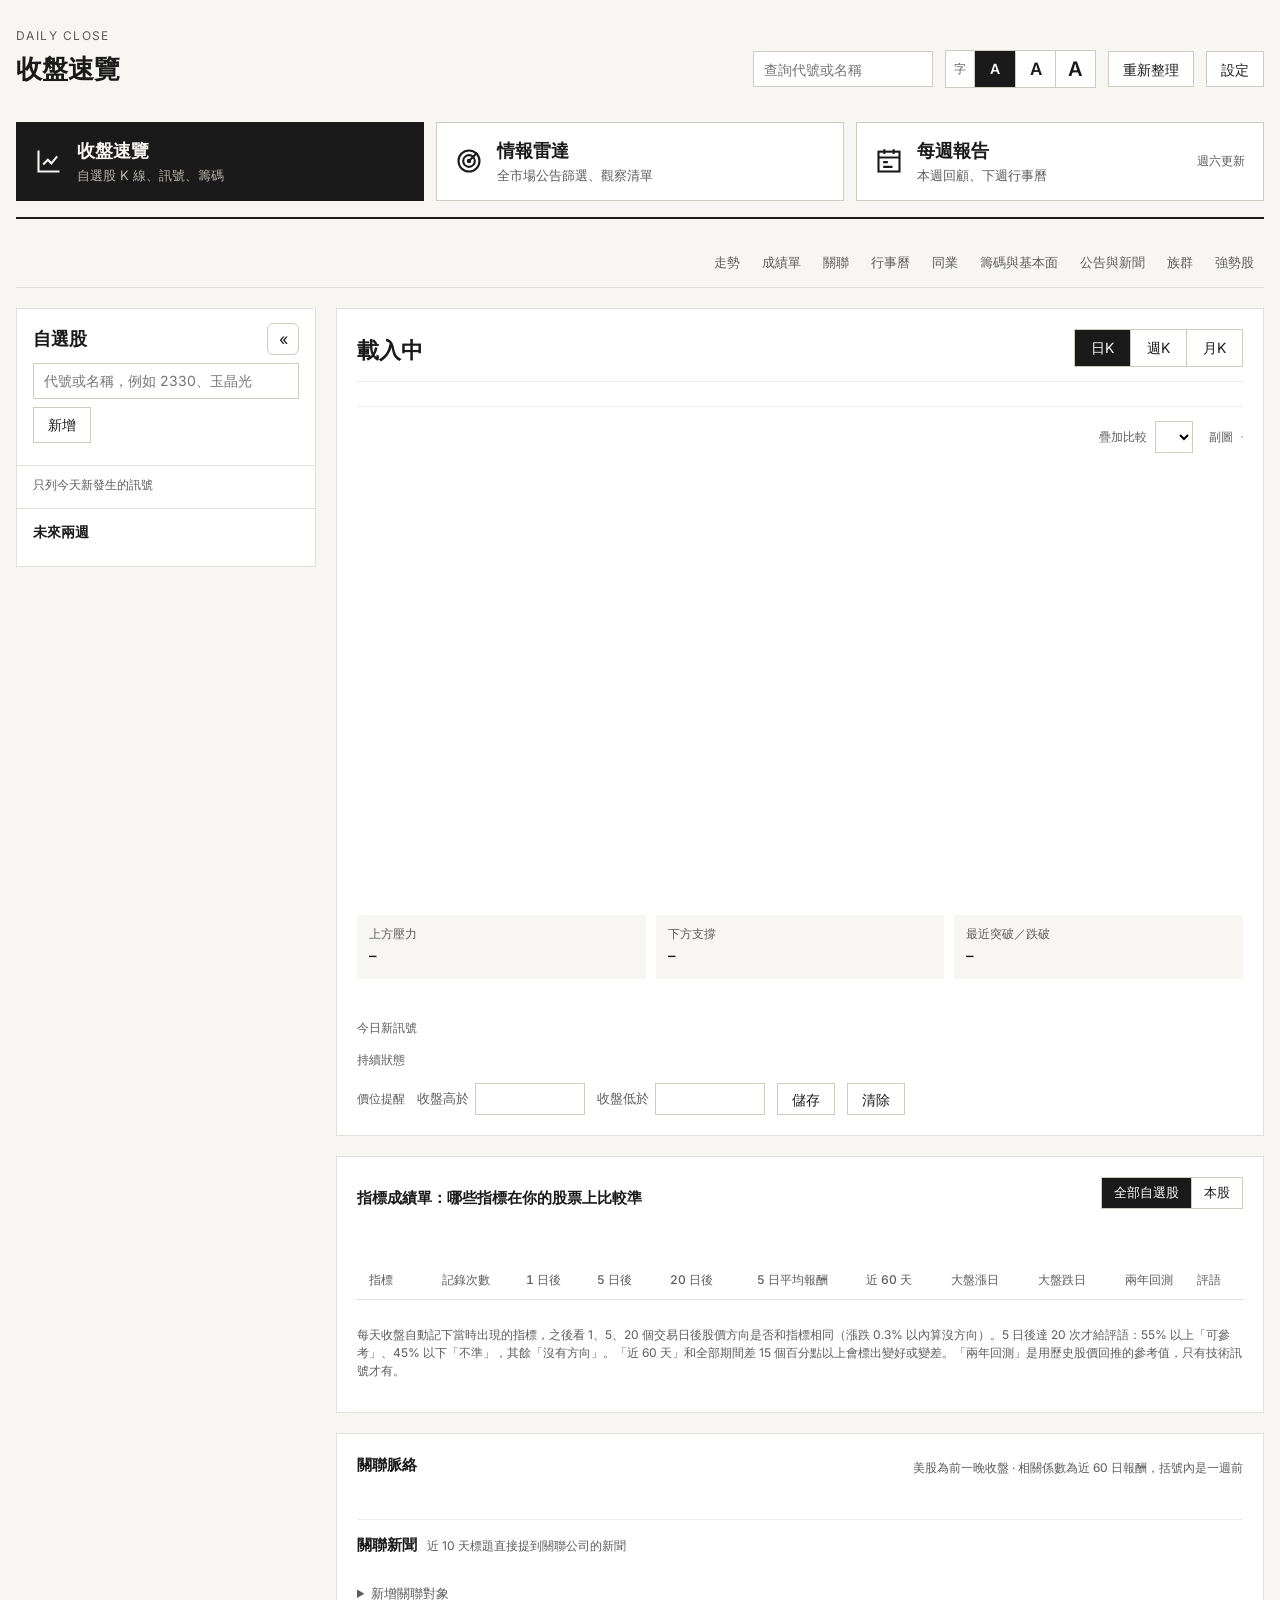
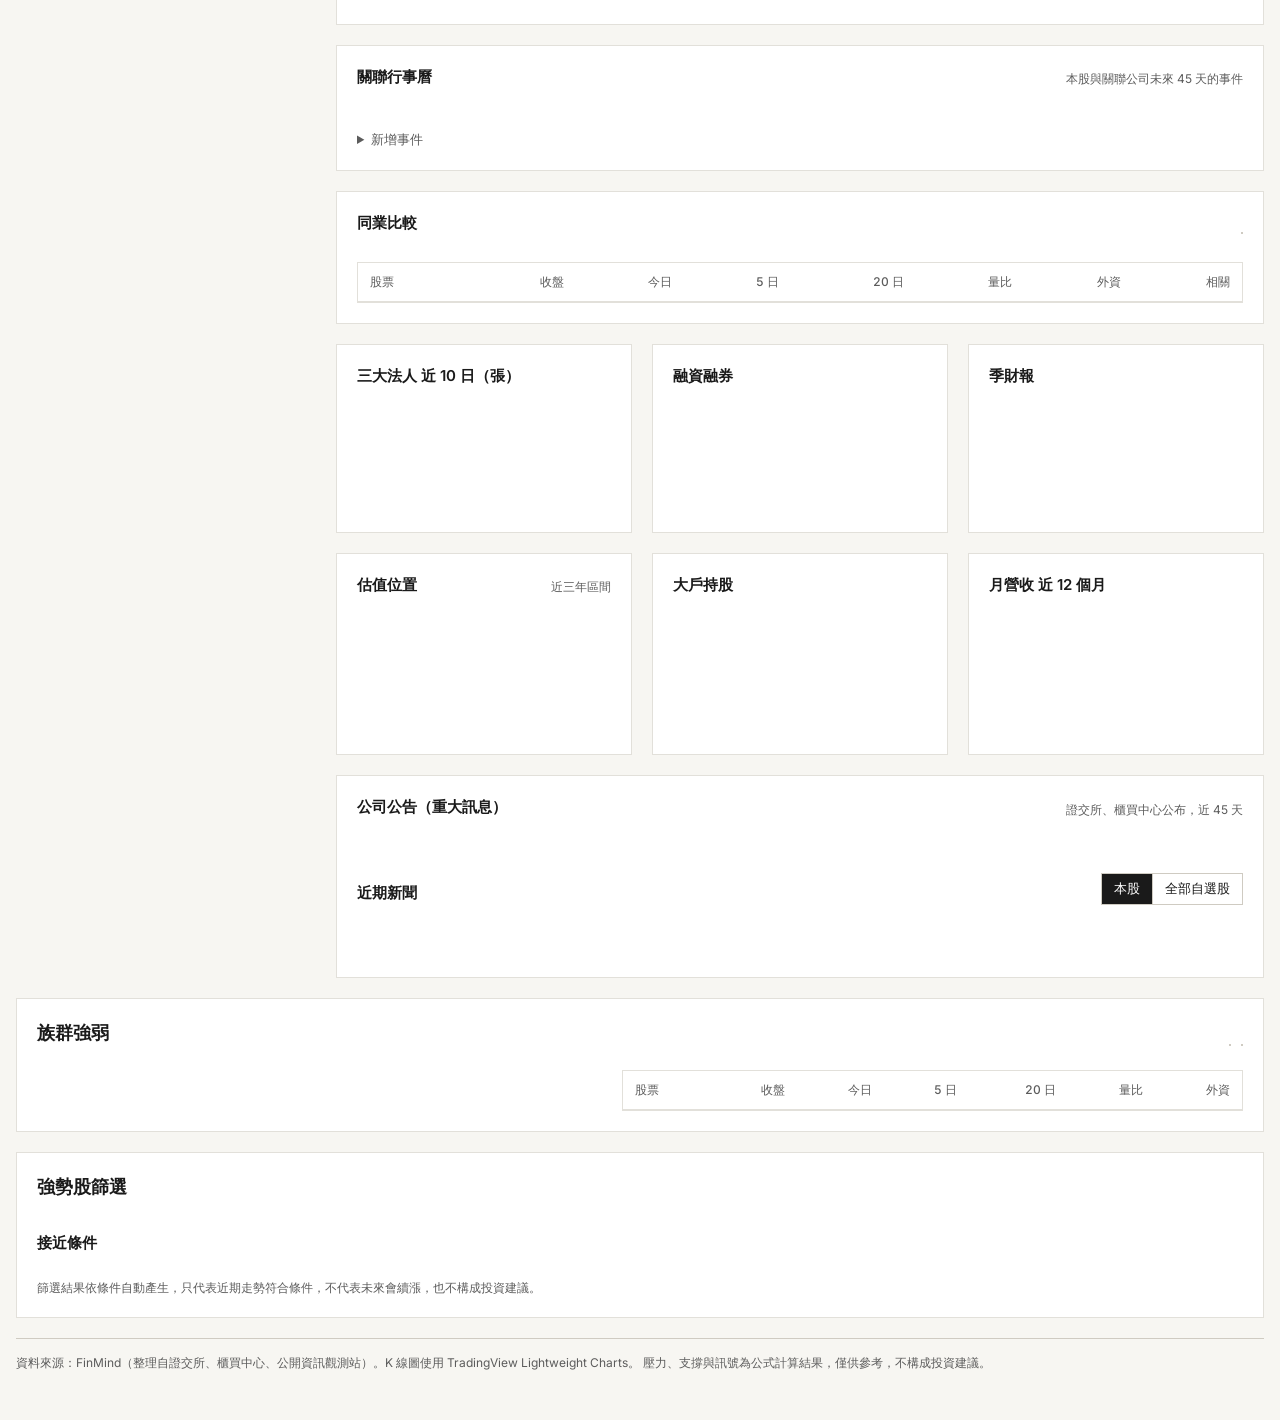
==== commit a07641f3: "v1.1.0：字體大小切換（標準／大／特大） Co-Authored-By: Claude Opus 5.5 <noreply@anthropic.com> Claude-Session: https" ====
--- a/dashboard.html
+++ b/dashboard.html
@@ -22,6 +22,7 @@
         <input id="findInput" type="search" list="stockList" autocomplete="off" placeholder="查詢代號或名稱">
       </form>
       <datalist id="stockList"></datalist>
+      <div class="scale-seg" role="group" aria-label="字體大小"><span class="scale-l">字</span><span id="scaleSeg" style="display:contents"></span></div>
       <button id="refresh" class="btn" type="button">重新整理</button>
       <details class="settings">
         <summary>設定</summary>
--- a/styles/base.css
+++ b/styles/base.css
@@ -49,3 +49,10 @@
 .pages .pg-badge:empty { display: none; }
 .pages .pg-note { font-size: 12px; color: var(--muted); white-space: nowrap; }
 @media print { .pages { display: none; } }
+
+/* 字體大小切換 */
+.scale-seg { display: inline-flex; align-items: stretch; border: 1px solid var(--pill); background: var(--card); }
+.scale-seg .scale-l { display: flex; align-items: center; padding: 0 8px; font-size: 12px; color: var(--muted); border-right: 1px solid var(--pill); }
+.scale-seg button { min-width: 40px; min-height: 36px; border: 0; background: var(--card); font-weight: 700; cursor: pointer; line-height: 1; }
+.scale-seg button + button { border-left: 1px solid var(--pill); }
+.scale-seg button[aria-pressed='true'] { background: var(--ink); color: #FFF; }
--- a/styles/dashboard.css
+++ b/styles/dashboard.css
@@ -62,7 +62,7 @@
 .level { display: flex; flex-direction: column; gap: 2px; padding: 10px 12px; background: var(--ground); }
 .level b { font-weight: 500; font-size: 15px; }
 
-.chart { height: 420px; width: 100%; }
+.chart { height: calc(420px * var(--scale, 1)); width: 100%; zoom: calc(1 / var(--scale, 1)); }
 .note { margin: 0; font-size: 12px; color: var(--muted); line-height: 1.6; }
 
 .grid { display: grid; grid-template-columns: repeat(auto-fit, minmax(260px, 1fr)); gap: 20px; }
@@ -195,7 +195,7 @@
 .highlights li { display: flex; gap: 10px; }
 .highlights li span:first-child { flex: 0 0 auto; color: var(--muted); font-size: 12px; padding-top: 2px; min-width: 32px; }
 .tag.state { border-style: dashed; color: var(--muted); }
-.chart.with-ind { height: 560px; }
+.chart.with-ind { height: calc(560px * var(--scale, 1)); }
 
 /* v0.5.2 版面：自選股總表取代左側清單，個股細節改為全寬 */
 #main { flex: 1 1 100%; }
@@ -289,8 +289,8 @@
 .hold-box { margin-top: 12px; padding-top: 10px; border-top: 1px solid var(--line); }
 .chart-wrap { display: flex; }
 .chart-wrap .chart { flex: 1 1 auto; min-width: 0; }
-.lv-tags { position: relative; flex: 0 0 52px; overflow: hidden; }
-.lv-tags span { position: absolute; left: 0; height: 20px; line-height: 20px; padding: 0 6px; font-size: 12px; white-space: nowrap; background: #9A968C; color: #FFF; }
+.lv-tags { position: relative; flex: 0 0 calc(52px * var(--scale, 1)); overflow: hidden; zoom: calc(1 / var(--scale, 1)); }
+.lv-tags span { position: absolute; left: 0; height: calc(20px * var(--scale, 1)); line-height: calc(20px * var(--scale, 1)); padding: 0 calc(6px * var(--scale, 1)); font-size: calc(12px * var(--scale, 1)); white-space: nowrap; background: #9A968C; color: #FFF; }
 .lv-tags span.on { background: #1A1A1A; }
 .attrib { display: flex; flex-wrap: wrap; align-items: center; gap: 6px 14px; padding: 10px 0 2px; font-size: 14px; }
 .attrib:empty { display: none; }
@@ -323,7 +323,7 @@
 .ent-head h2 { margin: 0 0 6px; font-size: 20px; }
 .ent-px { font-size: 22px; }
 .ent-ctl { display: flex; gap: 10px; align-items: center; }
-.ent-chart { height: 360px; margin: 12px 0 6px; }
+.ent-chart { height: calc(360px * var(--scale, 1)); margin: 12px 0 6px; zoom: calc(1 / var(--scale, 1)); }
 .ent-dlg .stats { margin-top: 12px; }
 /* 對答案 */
 .review { margin-top: 14px; display: flex; flex-direction: column; gap: 8px; }
